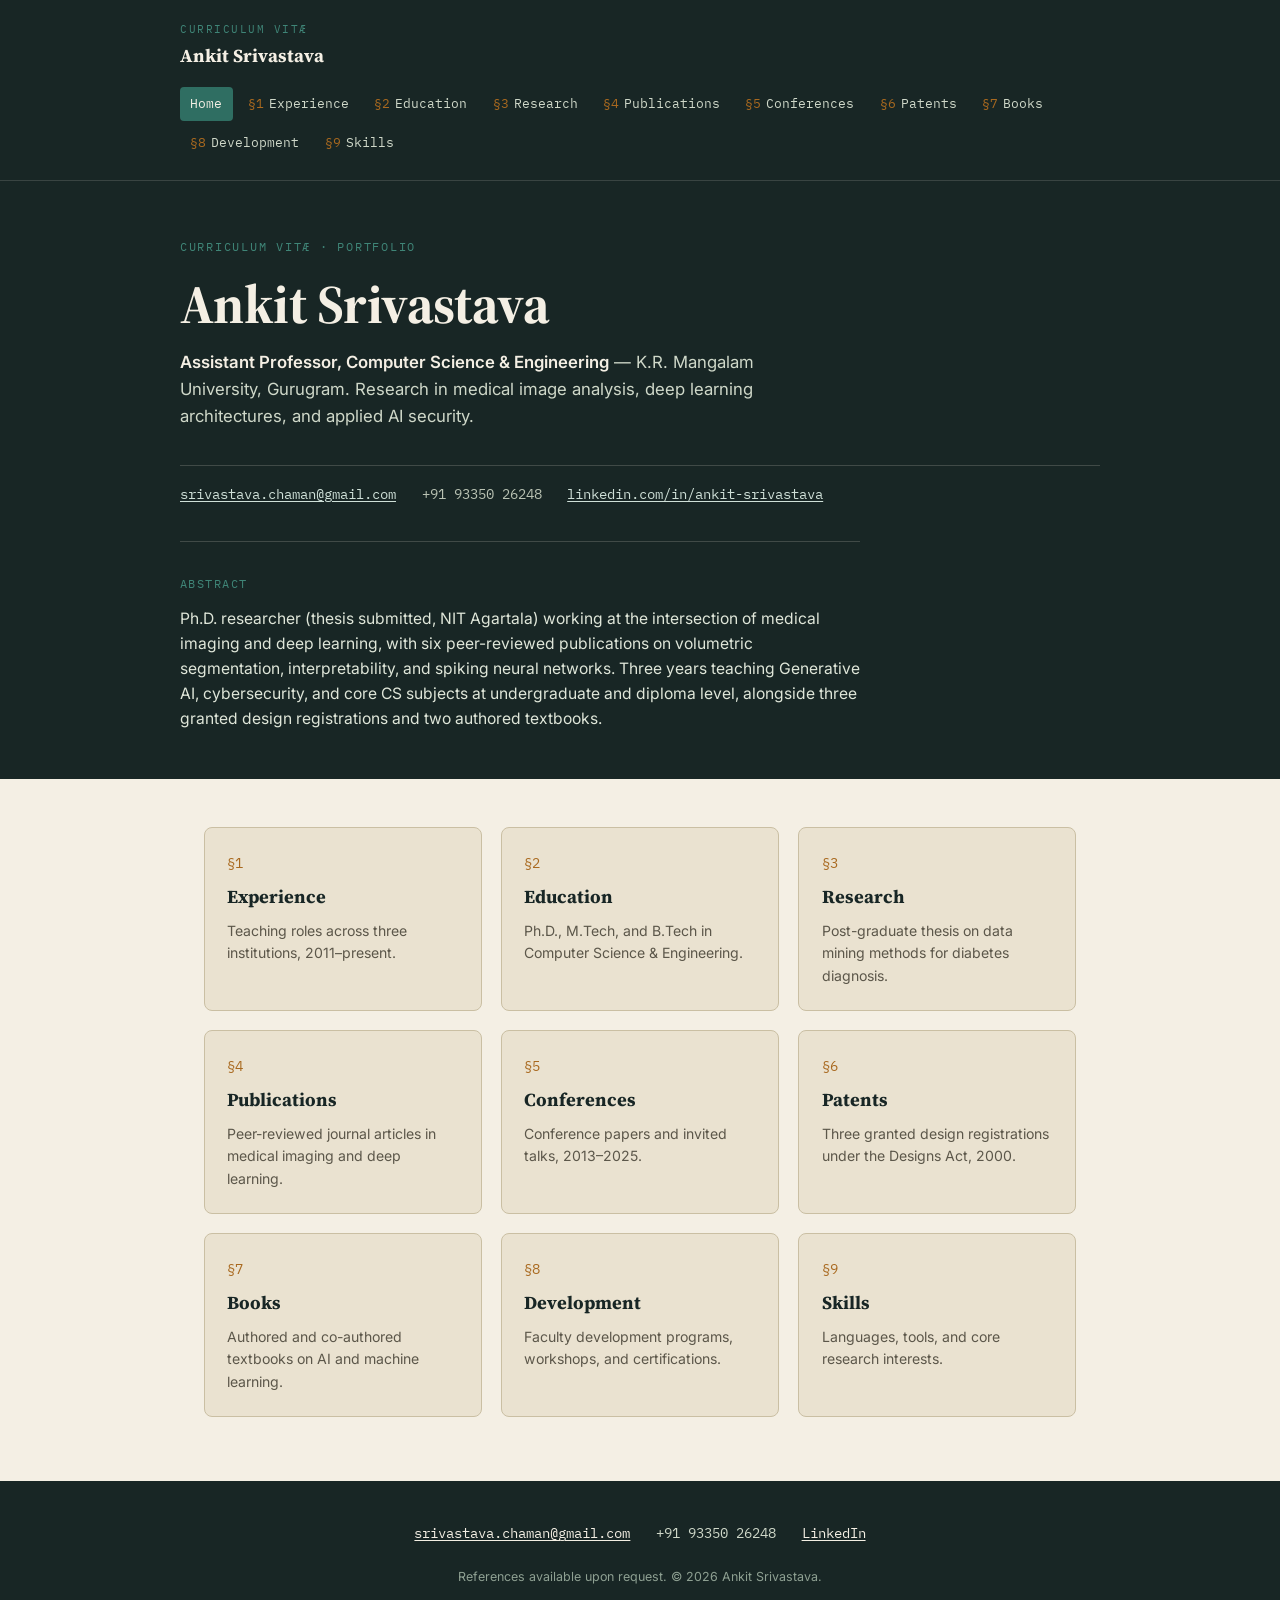
==== index.html @ 006202c7 "Add base stryles and home page" ====
<!DOCTYPE html>
<html lang="en">
<head>
<meta charset="UTF-8">
<meta name="viewport" content="width=device-width, initial-scale=1.0">
<title>Ankit Srivastava — Assistant Professor, CSE</title>
<meta name="description" content="Ankit Srivastava — Assistant Professor of Computer Science, researcher in medical imaging, deep learning and AI security.">
<link rel="preconnect" href="https://fonts.googleapis.com">
<link rel="preconnect" href="https://fonts.gstatic.com" crossorigin>
<link href="https://fonts.googleapis.com/css2?family=Source+Serif+4:ital,opsz,wght@0,8..60,400;0,8..60,600;0,8..60,700;1,8..60,400&family=Inter:wght@400;500;600&family=IBM+Plex+Mono:wght@400;500&display=swap" rel="stylesheet">
<link rel="stylesheet" href="styles.css">
</head>
<body>
<a href="#main" class="skip-link">Skip to content</a>
<header class="site-header">
  <div class="header-inner">
    <a href="index.html" class="site-title"><span class="eyebrow">Curriculum Vitæ</span>Ankit Srivastava</a>
    <button class="nav-toggle" id="navToggle" aria-expanded="false" aria-controls="primaryNav">Menu</button>
    <nav class="primary-nav" id="primaryNav">
      <ol>
        <li><a href="index.html" aria-current="page">Home</a></li><li><a href="experience.html"><span class="num">§1</span>Experience</a></li><li><a href="education.html"><span class="num">§2</span>Education</a></li><li><a href="research.html"><span class="num">§3</span>Research</a></li><li><a href="publications.html"><span class="num">§4</span>Publications</a></li><li><a href="conferences.html"><span class="num">§5</span>Conferences</a></li><li><a href="patents.html"><span class="num">§6</span>Patents</a></li><li><a href="books.html"><span class="num">§7</span>Books</a></li><li><a href="development.html"><span class="num">§8</span>Development</a></li><li><a href="skills.html"><span class="num">§9</span>Skills</a></li>
      </ol>
    </nav>
  </div>
</header>
<main id="main" style="padding:0;max-width:none;"><div class="hero">
  <div class="hero-inner">
    <span class="eyebrow">Curriculum Vitæ · Portfolio</span>
    <h1>Ankit Srivastava</h1>
    <p class="byline"><strong>Assistant Professor, Computer Science &amp; Engineering</strong> — K.R. Mangalam University, Gurugram. Research in medical image analysis, deep learning architectures, and applied AI security.</p>
    <div class="hero-meta">
      <a href="mailto:srivastava.chaman@gmail.com">srivastava.chaman@gmail.com</a>
      <span>+91 93350 26248</span>
      <a href="https://www.linkedin.com/in/ankit-srivastava-4849791a/" target="_blank" rel="noopener">linkedin.com/in/ankit-srivastava</a>
    </div>
    <div class="abstract">
      <span class="label">Abstract</span>
      <p>Ph.D. researcher (thesis submitted, NIT Agartala) working at the intersection of medical imaging and deep learning, with six peer-reviewed publications on volumetric segmentation, interpretability, and spiking neural networks. Three years teaching Generative AI, cybersecurity, and core CS subjects at undergraduate and diploma level, alongside three granted design registrations and two authored textbooks.</p>
    </div>
  </div>
</div>
<div class="card-grid">
<a class="card" href="experience.html">
  <span class="num">§1</span>
  <h2>Experience</h2>
  <p>Teaching roles across three institutions, 2011–present.</p>
</a><a class="card" href="education.html">
  <span class="num">§2</span>
  <h2>Education</h2>
  <p>Ph.D., M.Tech, and B.Tech in Computer Science & Engineering.</p>
</a><a class="card" href="research.html">
  <span class="num">§3</span>
  <h2>Research</h2>
  <p>Post-graduate thesis on data mining methods for diabetes diagnosis.</p>
</a><a class="card" href="publications.html">
  <span class="num">§4</span>
  <h2>Publications</h2>
  <p>Peer-reviewed journal articles in medical imaging and deep learning.</p>
</a><a class="card" href="conferences.html">
  <span class="num">§5</span>
  <h2>Conferences</h2>
  <p>Conference papers and invited talks, 2013–2025.</p>
</a><a class="card" href="patents.html">
  <span class="num">§6</span>
  <h2>Patents</h2>
  <p>Three granted design registrations under the Designs Act, 2000.</p>
</a><a class="card" href="books.html">
  <span class="num">§7</span>
  <h2>Books</h2>
  <p>Authored and co-authored textbooks on AI and machine learning.</p>
</a><a class="card" href="development.html">
  <span class="num">§8</span>
  <h2>Development</h2>
  <p>Faculty development programs, workshops, and certifications.</p>
</a><a class="card" href="skills.html">
  <span class="num">§9</span>
  <h2>Skills</h2>
  <p>Languages, tools, and core research interests.</p>
</a>
</div></main><footer>
  <div class="contact-row">
    <a href="mailto:srivastava.chaman@gmail.com">srivastava.chaman@gmail.com</a>
    <span>+91 93350 26248</span>
    <a href="https://www.linkedin.com/in/ankit-srivastava-4849791a/" target="_blank" rel="noopener">LinkedIn</a>
  </div>
  <p class="fine">References available upon request. &copy; 2026 Ankit Srivastava.</p>
</footer>
<script>
  const navToggle = document.getElementById('navToggle');
  const primaryNav = document.getElementById('primaryNav');
  if (navToggle) {
    navToggle.addEventListener('click', () => {
      const isOpen = primaryNav.classList.toggle('open');
      navToggle.setAttribute('aria-expanded', isOpen);
    });
  }
</script>
</body>
</html>
---- styles.css ----
:root{
  --ink:#182625;
  --paper:#f4efe4;
  --paper-dim:#eae2d0;
  --rule:#cabfa3;
  --signal:#2f6e62;
  --signal-dim:#3f8577;
  --ochre:#a9691f;
  --text:#26241d;
  --text-soft:#5c574a;
  --max:920px;
}
*{box-sizing:border-box;}
html{scroll-behavior:smooth;}
body{
  margin:0;
  background:var(--paper);
  color:var(--text);
  font-family:'Inter',sans-serif;
  line-height:1.6;
  -webkit-font-smoothing:antialiased;
}
::selection{background:var(--signal);color:var(--paper);}
a{color:var(--signal);text-decoration-thickness:1px;text-underline-offset:2px;}
a:hover{color:var(--ochre);}
h1,h2,h3{font-family:'Source Serif 4',serif;font-weight:700;color:var(--ink);margin:0;}
.mono{font-family:'IBM Plex Mono',monospace;}

.skip-link{position:absolute;left:-999px;top:0;background:var(--ink);color:var(--paper);padding:.6rem 1rem;z-index:100;}
.skip-link:focus{left:1rem;top:1rem;}

/* ===== SITE HEADER + NAV ===== */
.site-header{
  background:var(--ink);
  color:var(--paper);
  padding:1.3rem 1.5rem;
  position:sticky;
  top:0;
  z-index:50;
  border-bottom:1px solid rgba(244,239,228,.15);
}
.header-inner{
  max-width:var(--max);
  margin:0 auto;
  display:flex;
  align-items:center;
  justify-content:space-between;
  gap:1rem;
  flex-wrap:wrap;
}
.site-title{
  font-family:'Source Serif 4',serif;
  font-weight:700;
  font-size:1.15rem;
  color:var(--paper);
  text-decoration:none;
}
.site-title:hover{color:var(--paper);}
.site-title .eyebrow{
  display:block;
  font-family:'IBM Plex Mono',monospace;
  font-size:.68rem;
  letter-spacing:.14em;
  text-transform:uppercase;
  color:var(--signal-dim);
  font-weight:400;
  margin-bottom:.2rem;
}
nav.primary-nav{display:flex;}
nav.primary-nav ol{
  list-style:none;
  display:flex;
  flex-wrap:wrap;
  gap:.3rem;
  margin:0;
  padding:0;
}
nav.primary-nav a{
  display:block;
  color:#cfd8c9;
  font-size:.82rem;
  text-decoration:none;
  padding:.4rem .65rem;
  border-radius:4px;
  font-family:'IBM Plex Mono',monospace;
}
nav.primary-nav a .num{color:var(--ochre);margin-right:.3rem;}
nav.primary-nav a:hover{background:rgba(244,239,228,.08);color:var(--paper);}
nav.primary-nav a[aria-current="page"]{
  background:var(--signal);
  color:var(--paper);
}
.nav-toggle{
  display:none;
  background:none;
  border:1px solid rgba(244,239,228,.3);
  color:var(--paper);
  font-family:'IBM Plex Mono',monospace;
  font-size:.8rem;
  padding:.4rem .7rem;
  border-radius:4px;
  cursor:pointer;
}

/* ===== PAGE HEADER (non-home pages) ===== */
.page-header{
  background:var(--ink);
  color:var(--paper);
  padding:2.6rem 1.5rem 2.2rem;
}
.page-header-inner{max-width:var(--max);margin:0 auto;}
.page-header .eyebrow{
  font-family:'IBM Plex Mono',monospace;
  font-size:.78rem;
  letter-spacing:.14em;
  text-transform:uppercase;
  color:var(--signal-dim);
  margin-bottom:.6rem;
  display:block;
}
.page-header h1{color:var(--paper);font-size:clamp(1.7rem,4vw,2.4rem);}
.page-header p{color:#cfd8c9;max-width:640px;margin:.6rem 0 0;font-size:.98rem;}

/* ===== HOME HERO ===== */
.hero{
  background:var(--ink);
  color:var(--paper);
  padding:3.5rem 1.5rem 3rem;
}
.hero-inner{max-width:var(--max);margin:0 auto;}
.hero .eyebrow{
  font-family:'IBM Plex Mono',monospace;
  font-size:.78rem;
  letter-spacing:.14em;
  text-transform:uppercase;
  color:var(--signal-dim);
  margin-bottom:1.1rem;
  display:block;
}
.hero h1{color:var(--paper);font-size:clamp(2.1rem,5vw,3.4rem);line-height:1.08;letter-spacing:-.01em;}
.byline{margin-top:1rem;font-size:1.05rem;color:#cfd8c9;max-width:640px;}
.byline strong{color:var(--paper);font-weight:600;}
.hero-meta{
  margin-top:2.2rem;
  display:flex;
  flex-wrap:wrap;
  gap:.5rem 1.6rem;
  font-family:'IBM Plex Mono',monospace;
  font-size:.85rem;
  color:#b9c2b3;
  border-top:1px solid rgba(244,239,228,.18);
  padding-top:1.1rem;
}
.hero-meta a{color:#cfe0d8;}
.abstract{
  margin-top:2.2rem;
  padding-top:1.8rem;
  border-top:1px solid rgba(244,239,228,.18);
  max-width:680px;
}
.abstract .label{
  font-family:'IBM Plex Mono',monospace;
  font-size:.75rem;
  letter-spacing:.12em;
  text-transform:uppercase;
  color:var(--signal-dim);
}
.abstract p{margin:.6rem 0 0;color:#dfe6d9;font-size:.98rem;}

/* Home section cards */
.card-grid{
  max-width:var(--max);
  margin:0 auto;
  padding:3rem 1.5rem 4rem;
  display:grid;
  grid-template-columns:repeat(auto-fit,minmax(240px,1fr));
  gap:1.2rem;
}
.card{
  background:var(--paper-dim);
  border:1px solid var(--rule);
  border-radius:8px;
  padding:1.4rem;
  text-decoration:none;
  color:var(--text);
  display:block;
  transition:border-color .15s ease;
}
.card:hover{border-color:var(--signal);}
.card .num{
  font-family:'IBM Plex Mono',monospace;
  color:var(--ochre);
  font-size:.85rem;
}
.card h2{font-size:1.15rem;margin-top:.4rem;}
.card p{font-size:.88rem;color:var(--text-soft);margin:.5rem 0 0;}

/* ===== MAIN CONTENT WRAPPER ===== */
main{max-width:var(--max);margin:0 auto;padding:3rem 1.5rem 5rem;}
section{margin-bottom:1rem;}
.sec-head{
  display:flex;
  align-items:baseline;
  gap:.7rem;
  border-bottom:1px solid var(--rule);
  padding-bottom:.6rem;
  margin-bottom:1.4rem;
}
.sec-head .num{font-family:'IBM Plex Mono',monospace;color:var(--ochre);font-size:1rem;}
.sec-head h2{font-size:1.4rem;}

/* Experience entries */
.entry{margin-bottom:1.6rem;}
.entry:last-child{margin-bottom:0;}
.entry-top{display:flex;justify-content:space-between;align-items:baseline;flex-wrap:wrap;gap:.3rem 1rem;}
.entry-role{font-family:'Source Serif 4',serif;font-weight:600;font-size:1.08rem;color:var(--ink);}
.entry-date{font-family:'IBM Plex Mono',monospace;font-size:.8rem;color:var(--text-soft);white-space:nowrap;}
.entry-org{color:var(--signal);font-weight:500;font-size:.95rem;margin-top:.15rem;}
.entry ul{margin:.55rem 0 0;padding-left:1.15rem;}
.entry li{margin-bottom:.3rem;font-size:.95rem;}
.subject-tag{
  display:inline-block;
  font-family:'IBM Plex Mono',monospace;
  font-size:.78rem;
  background:var(--paper-dim);
  border:1px solid var(--rule);
  padding:.05rem .45rem;
  border-radius:3px;
  margin-top:.4rem;
}

/* Education table */
table.edu{width:100%;border-collapse:collapse;font-size:.92rem;}
table.edu th, table.edu td{text-align:left;padding:.6rem .7rem;border-bottom:1px solid var(--rule);}
table.edu th{
  font-family:'IBM Plex Mono',monospace;
  font-size:.72rem;
  text-transform:uppercase;
  letter-spacing:.06em;
  color:var(--text-soft);
  font-weight:500;
}
table.edu td.degree{font-weight:600;color:var(--ink);font-family:'Source Serif 4',serif;}

/* Bibliography-style lists */
ol.biblio{list-style:none;margin:0;padding:0;counter-reset:pub;}
ol.biblio li{
  counter-increment:pub;
  display:flex;
  gap:.9rem;
  padding:.85rem 0;
  border-bottom:1px dashed var(--rule);
}
ol.biblio li:last-child{border-bottom:none;}
ol.biblio li::before{
  content:"[" counter(pub) "]";
  font-family:'IBM Plex Mono',monospace;
  color:var(--ochre);
  font-size:.85rem;
  flex-shrink:0;
  padding-top:.15rem;
}
.pub-body{font-size:.94rem;}
.pub-body .authors{color:var(--text);}
.pub-body .authors strong{color:var(--ink);}
.pub-body .venue{font-style:italic;color:var(--text-soft);}
.pub-meta{display:flex;flex-wrap:wrap;gap:.5rem;margin-top:.4rem;align-items:center;}
.badge{
  font-family:'IBM Plex Mono',monospace;
  font-size:.72rem;
  background:var(--signal);
  color:var(--paper);
  padding:.08rem .45rem;
  border-radius:3px;
}
.pub-meta a{font-family:'IBM Plex Mono',monospace;font-size:.78rem;}

/* Patents */
.patent{padding:.9rem 0;border-bottom:1px dashed var(--rule);}
.patent:last-child{border-bottom:none;}
.patent h3{font-size:1rem;font-family:'Source Serif 4',serif;}
.patent .meta{font-family:'IBM Plex Mono',monospace;font-size:.78rem;color:var(--text-soft);margin-top:.25rem;}
.patent .inventors{font-size:.88rem;margin-top:.35rem;color:var(--text-soft);}

/* Skills grid */
.skills-grid{display:grid;grid-template-columns:repeat(auto-fit,minmax(200px,1fr));gap:1.4rem;}
.skill-group h3{
  font-size:.78rem;
  font-family:'IBM Plex Mono',monospace;
  text-transform:uppercase;
  letter-spacing:.08em;
  color:var(--text-soft);
  margin-bottom:.5rem;
  font-weight:500;
}
.chip-row{display:flex;flex-wrap:wrap;gap:.4rem;}
.chip{background:var(--paper-dim);border:1px solid var(--rule);padding:.25rem .65rem;border-radius:4px;font-size:.85rem;}

/* Plain lists */
ul.plain{margin:0;padding-left:1.2rem;}
ul.plain li{margin-bottom:.6rem;font-size:.92rem;}
ul.plain .when{color:var(--text-soft);font-family:'IBM Plex Mono',monospace;font-size:.78rem;}

/* Page-to-page footer nav */
.page-nav{
  display:flex;
  justify-content:space-between;
  gap:1rem;
  margin-top:2.5rem;
  padding-top:1.5rem;
  border-top:1px solid var(--rule);
  font-family:'IBM Plex Mono',monospace;
  font-size:.85rem;
}
.page-nav a{text-decoration:none;}
.page-nav .next{margin-left:auto;text-align:right;}

/* Footer */
footer{background:var(--ink);color:#cfd8c9;padding:2.6rem 1.5rem;text-align:center;}
footer .contact-row{
  display:flex;
  justify-content:center;
  flex-wrap:wrap;
  gap:1.6rem;
  font-family:'IBM Plex Mono',monospace;
  font-size:.88rem;
}
footer .contact-row a{color:var(--paper);}
footer .fine{margin-top:1.4rem;font-size:.78rem;color:#8ea092;}

@media (max-width:800px){
  nav.primary-nav{
    display:none;
    width:100%;
    order:3;
  }
  nav.primary-nav.open{display:block;}
  nav.primary-nav ol{flex-direction:column;padding-top:.8rem;}
  .nav-toggle{display:block;}
  .header-inner{position:relative;}
}

@media (prefers-reduced-motion: reduce){
  html{scroll-behavior:auto;}
}
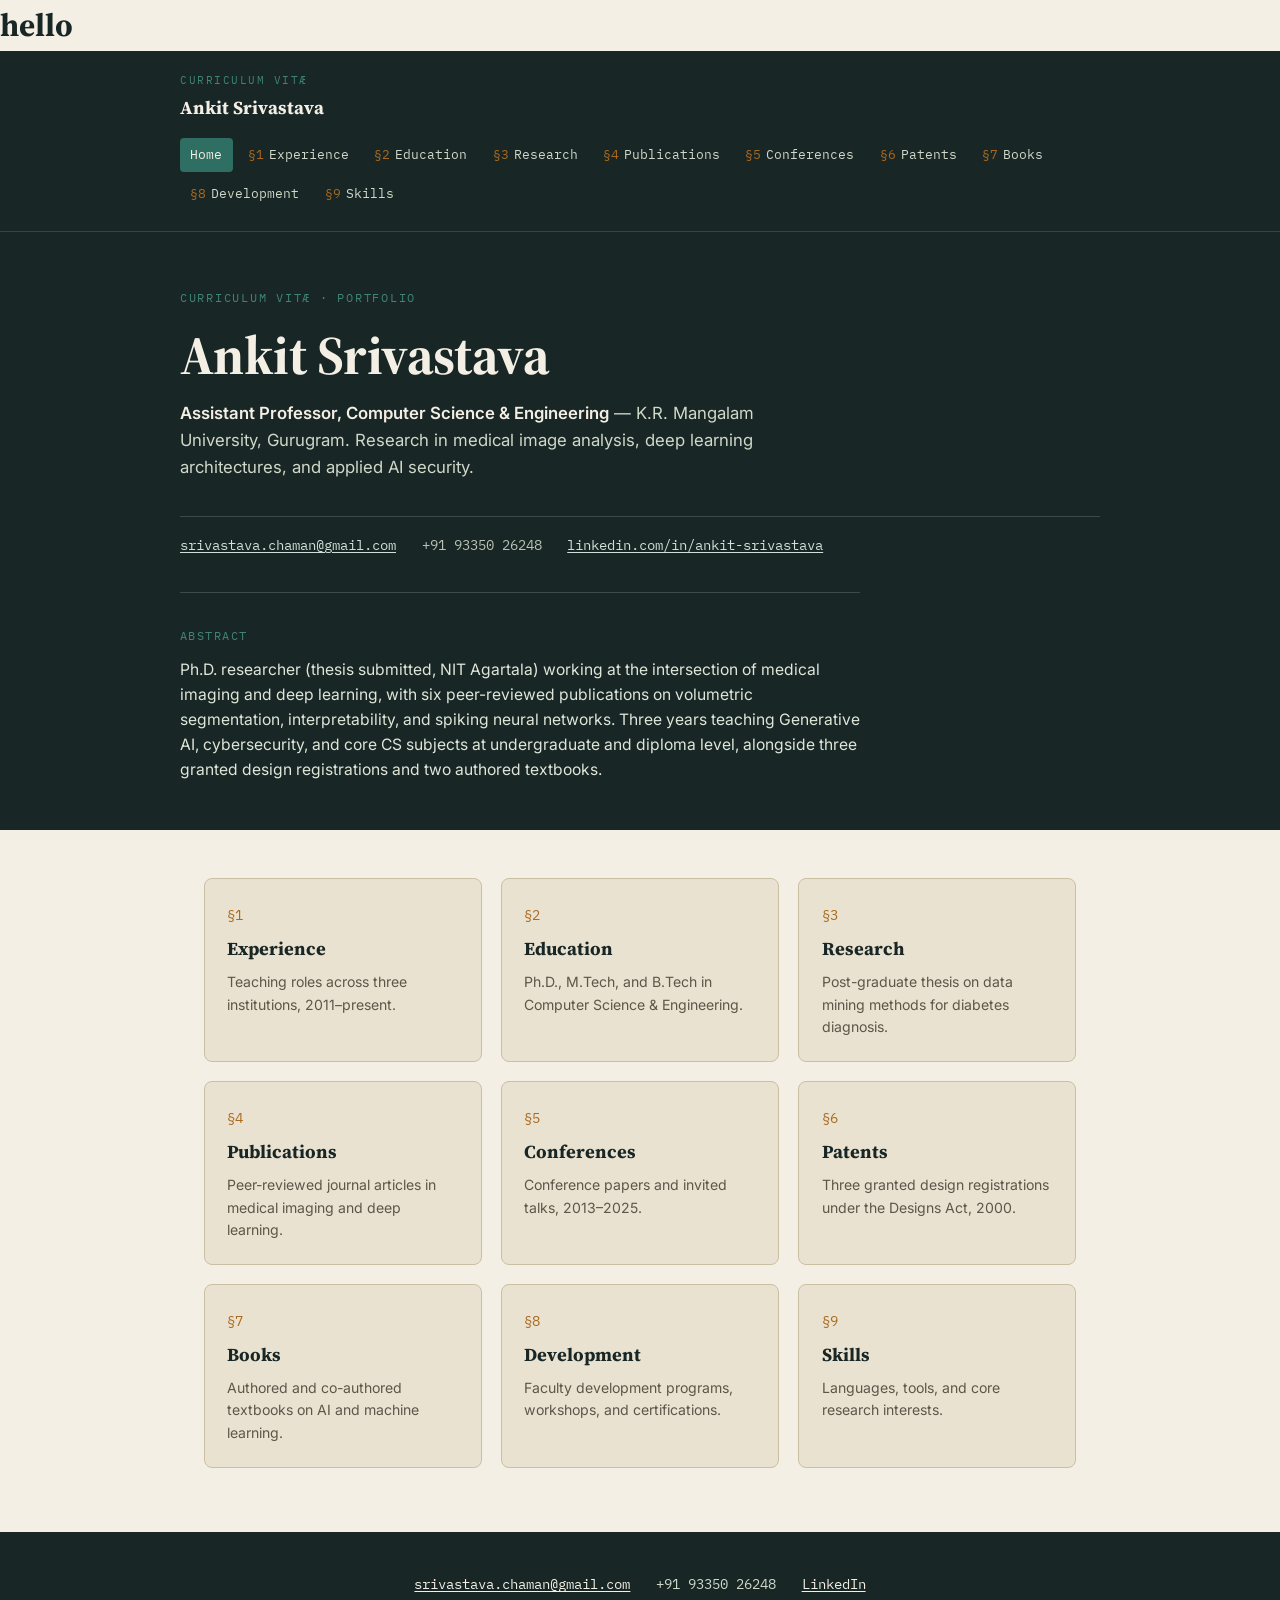
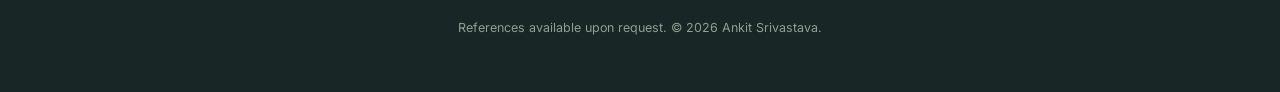
==== commit b2cdf9b6: "adding the h1 heading" ====
--- a/index.html
+++ b/index.html
@@ -11,6 +11,7 @@
 <link rel="stylesheet" href="styles.css">
 </head>
 <body>
+  <H1>hello</H1>
 <a href="#main" class="skip-link">Skip to content</a>
 <header class="site-header">
   <div class="header-inner">
